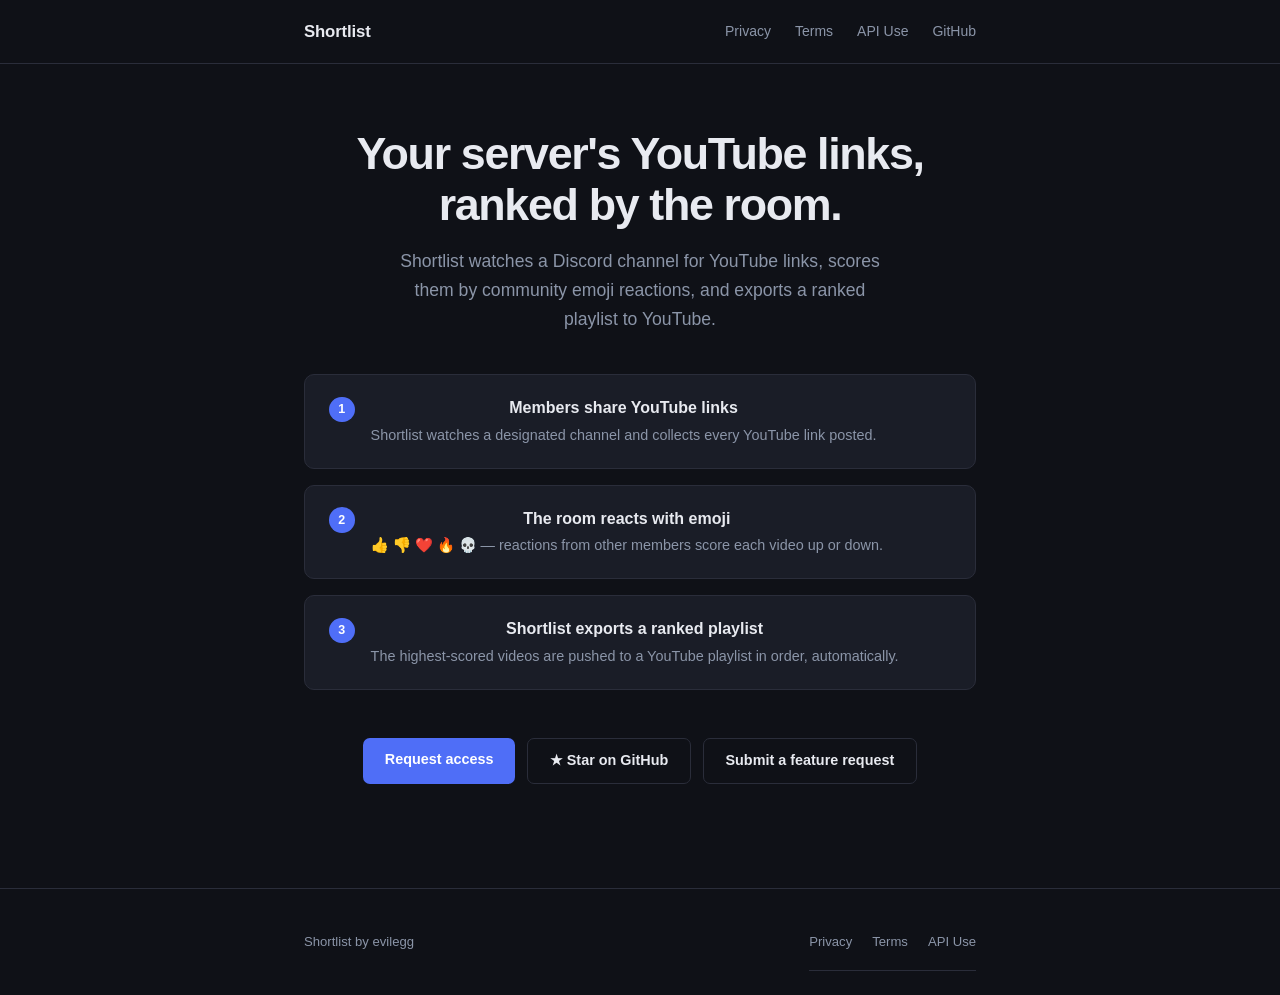
==== index.html @ fa5544ea "Add landing page, Privacy Policy, and Terms of Service index.html: hero with tagline, three-step exp" ====
<!DOCTYPE html>
<html lang="en">
<head>
  <meta charset="UTF-8">
  <meta name="viewport" content="width=device-width, initial-scale=1.0">
  <title>Shortlist — Community YouTube playlists for Discord</title>
  <meta name="description" content="Shortlist is a Discord bot that watches your server for YouTube links, tracks community reactions, and exports a ranked playlist — automatically.">
  <link rel="stylesheet" href="style.css">
</head>
<body>

<nav>
  <div class="wrapper">
    <a class="nav-logo" href="/">Shortlist</a>
    <ul class="nav-links">
      <li><a href="/privacy">Privacy</a></li>
      <li><a href="/terms">Terms</a></li>
      <li><a href="/oauth">API Use</a></li>
      <li><a href="https://github.com/evilegg/shortlist" target="_blank" rel="noopener">GitHub</a></li>
    </ul>
  </div>
</nav>

<main>
  <div class="wrapper">

    <section class="hero">
      <h1>Your server's YouTube links,<br>ranked by the room.</h1>
      <p class="tagline">
        Shortlist watches a Discord channel for YouTube links, scores them by
        community emoji reactions, and exports a ranked playlist to YouTube.
      </p>

      <div class="steps">
        <div class="step">
          <div class="step-num">1</div>
          <div class="step-text">
            <strong>Members share YouTube links</strong>
            <p>Shortlist watches a designated channel and collects every YouTube link posted.</p>
          </div>
        </div>
        <div class="step">
          <div class="step-num">2</div>
          <div class="step-text">
            <strong>The room reacts with emoji</strong>
            <p>👍 👎 ❤️ 🔥 💀 — reactions from other members score each video up or down.</p>
          </div>
        </div>
        <div class="step">
          <div class="step-num">3</div>
          <div class="step-text">
            <strong>Shortlist exports a ranked playlist</strong>
            <p>The highest-scored videos are pushed to a YouTube playlist in order, automatically.</p>
          </div>
        </div>
      </div>

      <div class="ctas">
        <a class="btn btn-primary"
           href="https://github.com/evilegg/shortlist/issues/new?template=access-request.md&labels=access+request"
           target="_blank" rel="noopener">
          Request access
        </a>
        <a class="btn btn-secondary"
           href="https://github.com/evilegg/shortlist"
           target="_blank" rel="noopener">
          ★ Star on GitHub
        </a>
        <a class="btn btn-secondary"
           href="https://github.com/evilegg/shortlist/issues/new?template=feature-request.md&labels=feature+request"
           target="_blank" rel="noopener">
          Submit a feature request
        </a>
      </div>
    </section>

  </div>
</main>

<footer>
  <div class="wrapper">
    <span>Shortlist by <a href="https://github.com/evilegg" target="_blank" rel="noopener">evilegg</a></span>
    <nav class="footer-links">
      <a href="/privacy">Privacy</a>
      <a href="/terms">Terms</a>
      <a href="/oauth">API Use</a>
    </nav>
  </div>
</footer>

</body>
</html>
---- style.css ----
:root {
  --bg:        #0f1117;
  --surface:   #1a1d27;
  --border:    #2a2d3a;
  --text:      #e8eaf0;
  --muted:     #8b95a8;
  --accent:    #4f6ef7;
  --accent-hv: #3a58e0;
}

*, *::before, *::after { box-sizing: border-box; margin: 0; padding: 0; }

html { font-size: 16px; scroll-behavior: smooth; }

body {
  background: var(--bg);
  color: var(--text);
  font-family: -apple-system, BlinkMacSystemFont, "Segoe UI", Roboto, Helvetica, Arial, sans-serif;
  line-height: 1.65;
  min-height: 100vh;
  display: flex;
  flex-direction: column;
}

a { color: var(--accent); text-decoration: none; }
a:hover { text-decoration: underline; }

/* ── Layout ── */

.wrapper {
  max-width: 720px;
  margin: 0 auto;
  padding: 0 1.5rem;
  width: 100%;
}

/* ── Nav ── */

nav {
  border-bottom: 1px solid var(--border);
  padding: 1.1rem 0;
}

nav .wrapper {
  display: flex;
  align-items: center;
  justify-content: space-between;
  gap: 1rem;
}

.nav-logo {
  font-weight: 700;
  font-size: 1.05rem;
  color: var(--text);
  letter-spacing: -0.01em;
}
.nav-logo:hover { text-decoration: none; opacity: 0.85; }

.nav-links {
  display: flex;
  gap: 1.5rem;
  font-size: 0.875rem;
  color: var(--muted);
  list-style: none;
}
.nav-links a { color: var(--muted); }
.nav-links a:hover { color: var(--text); text-decoration: none; }

/* ── Main ── */

main { flex: 1; }

/* ── Hero ── */

.hero {
  padding: 4rem 0 3rem;
  text-align: center;
}

.hero h1 {
  font-size: clamp(2rem, 5vw, 2.8rem);
  font-weight: 800;
  letter-spacing: -0.03em;
  line-height: 1.15;
  margin-bottom: 1rem;
}

.hero .tagline {
  font-size: 1.1rem;
  color: var(--muted);
  max-width: 480px;
  margin: 0 auto 2.5rem;
}

/* ── How it works ── */

.steps {
  display: flex;
  flex-direction: column;
  gap: 1rem;
  margin: 2.5rem 0 3rem;
}

.step {
  background: var(--surface);
  border: 1px solid var(--border);
  border-radius: 10px;
  padding: 1.25rem 1.5rem;
  display: flex;
  align-items: flex-start;
  gap: 1rem;
}

.step-num {
  background: var(--accent);
  color: #fff;
  font-size: 0.78rem;
  font-weight: 700;
  width: 1.6rem;
  height: 1.6rem;
  border-radius: 50%;
  display: flex;
  align-items: center;
  justify-content: center;
  flex-shrink: 0;
  margin-top: 0.1rem;
}

.step-text strong { display: block; margin-bottom: 0.15rem; }
.step-text p { color: var(--muted); font-size: 0.9rem; margin: 0; }

/* ── CTAs ── */

.ctas {
  display: flex;
  flex-wrap: wrap;
  gap: 0.75rem;
  justify-content: center;
  margin: 2rem 0 3.5rem;
}

.btn {
  display: inline-block;
  padding: 0.65rem 1.35rem;
  border-radius: 7px;
  font-size: 0.9rem;
  font-weight: 600;
  transition: opacity 0.15s;
}
.btn:hover { opacity: 0.88; text-decoration: none; }

.btn-primary { background: var(--accent); color: #fff; }
.btn-secondary {
  background: transparent;
  color: var(--text);
  border: 1px solid var(--border);
}

/* ── Prose pages (Privacy, Terms, OAuth) ── */

.prose {
  padding: 3rem 0 4rem;
}

.prose h1 {
  font-size: 1.8rem;
  font-weight: 800;
  letter-spacing: -0.02em;
  margin-bottom: 0.4rem;
}

.prose .last-updated {
  color: var(--muted);
  font-size: 0.85rem;
  margin-bottom: 2.5rem;
  display: block;
}

.prose h2 {
  font-size: 1.1rem;
  font-weight: 700;
  margin: 2rem 0 0.6rem;
}

.prose p { margin-bottom: 1rem; color: var(--muted); }
.prose p:last-child { margin-bottom: 0; }

.prose ul, .prose ol {
  padding-left: 1.5rem;
  color: var(--muted);
  margin-bottom: 1rem;
}

.prose li { margin-bottom: 0.35rem; }

.prose code {
  font-family: "SFMono-Regular", Consolas, "Liberation Mono", Menlo, monospace;
  font-size: 0.85em;
  background: var(--surface);
  border: 1px solid var(--border);
  padding: 0.1em 0.35em;
  border-radius: 4px;
  color: var(--text);
}

.prose .callout {
  background: var(--surface);
  border: 1px solid var(--border);
  border-left: 3px solid var(--accent);
  border-radius: 0 8px 8px 0;
  padding: 1rem 1.25rem;
  margin: 1.5rem 0;
}
.prose .callout p { margin: 0; color: var(--text); }

/* ── Footer ── */

footer {
  border-top: 1px solid var(--border);
  padding: 1.5rem 0;
  font-size: 0.82rem;
  color: var(--muted);
}

footer .wrapper {
  display: flex;
  align-items: center;
  justify-content: space-between;
  flex-wrap: wrap;
  gap: 0.5rem;
}

footer a { color: var(--muted); }
footer a:hover { color: var(--text); text-decoration: none; }

.footer-links { display: flex; gap: 1.25rem; }

/* ── Responsive ── */

@media (max-width: 480px) {
  .hero { padding: 2.5rem 0 2rem; }
  .ctas { flex-direction: column; align-items: stretch; }
  .btn { text-align: center; }
  .nav-links { gap: 1rem; }
}
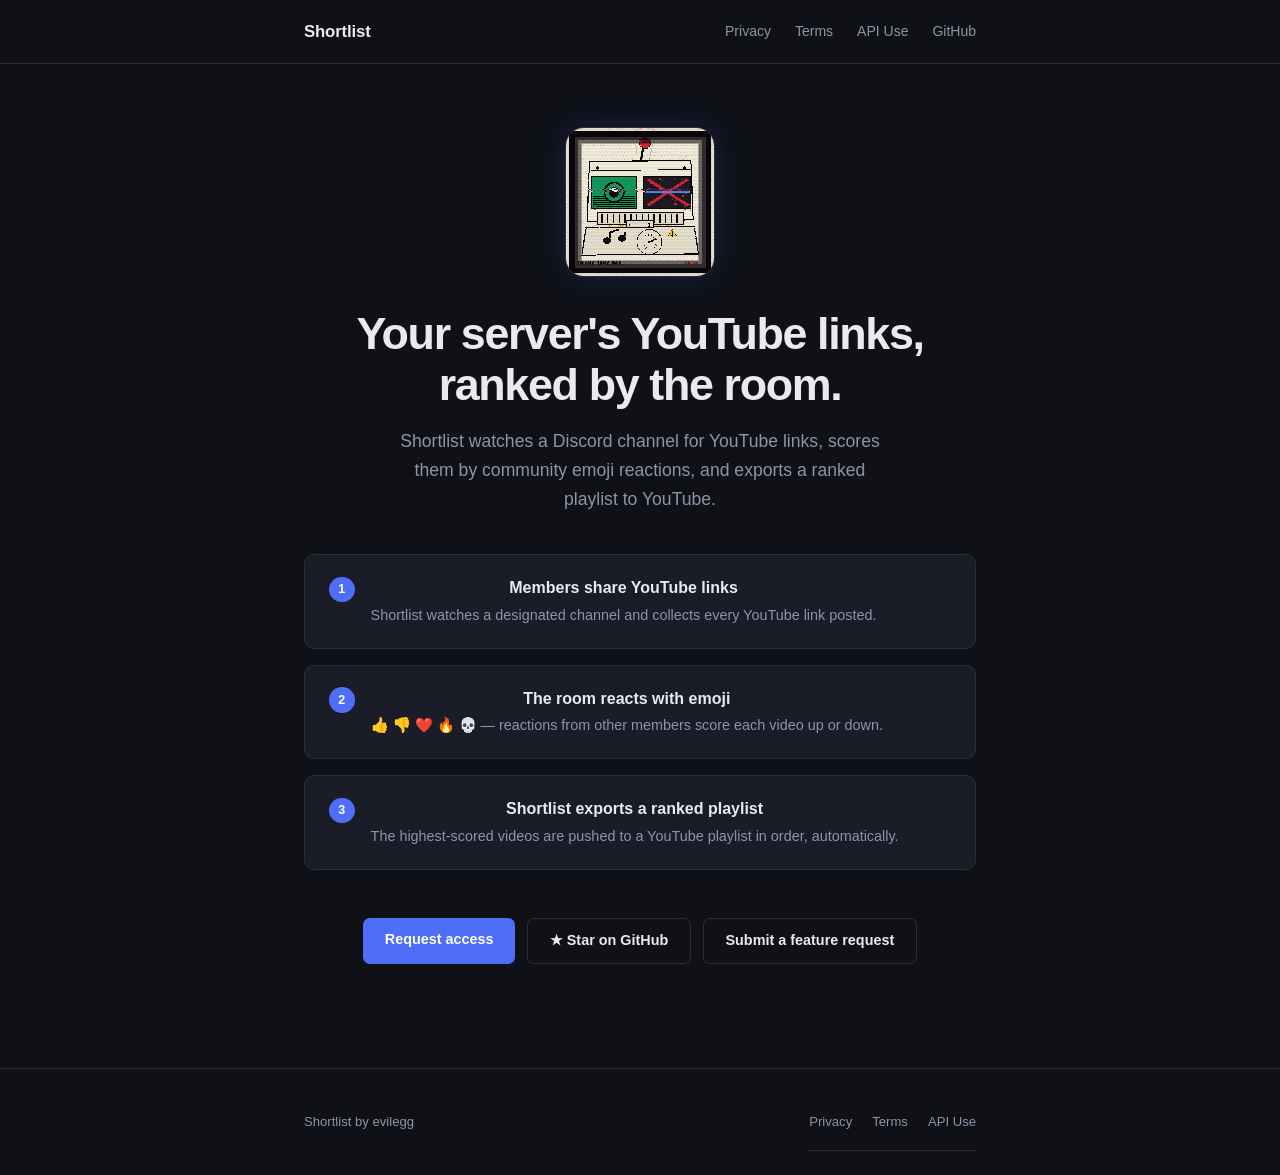
==== commit c2e21773: "Add bot avatar to hero section Places the pixel-art avatar.png above the homepage headline. Styled w" ====
--- a/index.html
+++ b/index.html
@@ -25,6 +25,7 @@
   <div class="wrapper">
 
     <section class="hero">
+      <img class="hero-avatar" src="/avatar.png" alt="Shortlist bot avatar">
       <h1>Your server's YouTube links,<br>ranked by the room.</h1>
       <p class="tagline">
         Shortlist watches a Discord channel for YouTube links, scores them by
--- a/style.css
+++ b/style.css
@@ -77,6 +77,18 @@
   text-align: center;
 }
 
+.hero-avatar {
+  width: 148px;
+  height: 148px;
+  image-rendering: pixelated;
+  border-radius: 18px;
+  display: block;
+  margin: 0 auto 2rem;
+  box-shadow:
+    0 0 0 1px var(--border),
+    0 0 32px rgba(79, 110, 247, 0.18);
+}
+
 .hero h1 {
   font-size: clamp(2rem, 5vw, 2.8rem);
   font-weight: 800;
